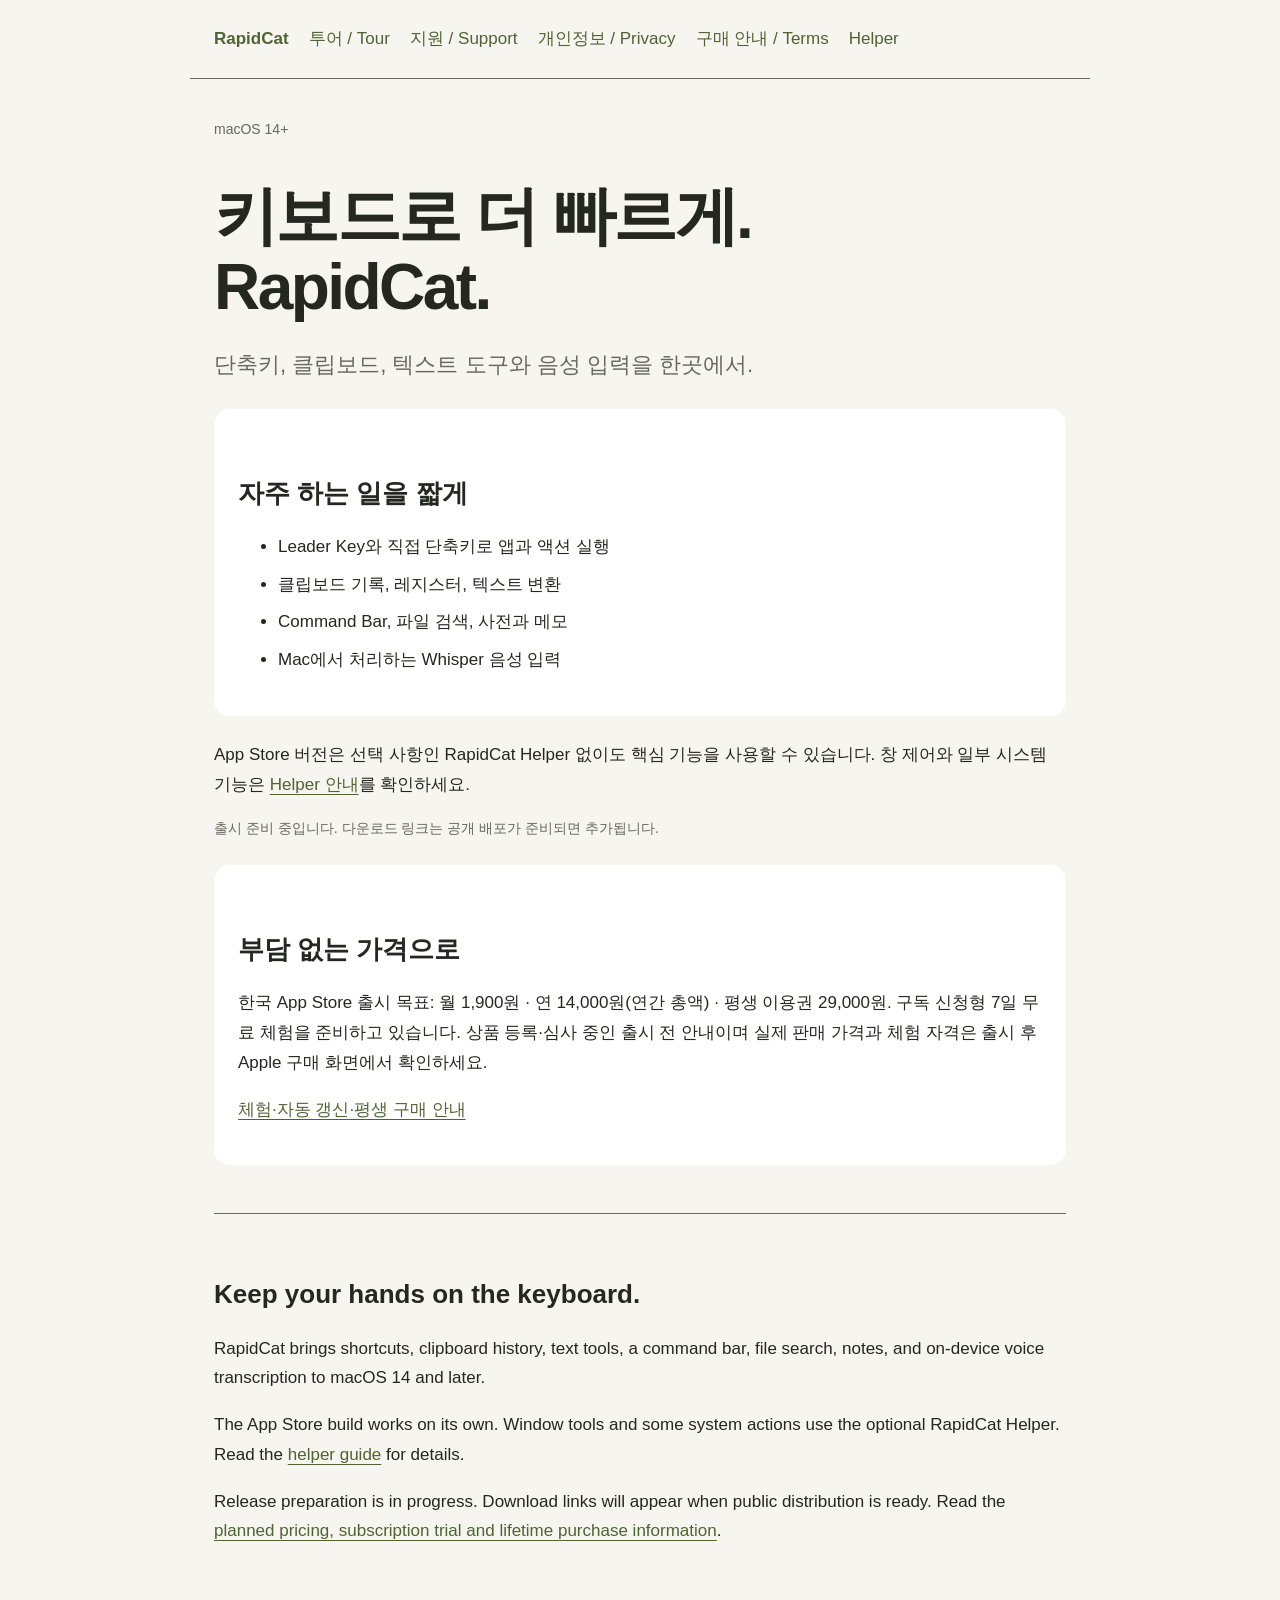
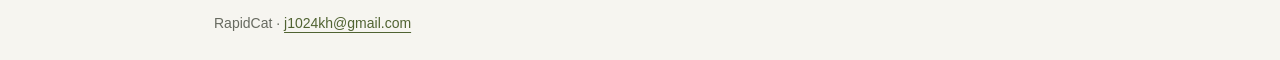
==== index.html @ b2e02e48 "Publish RapidCat public website and release guides" ====
<!doctype html>
<html lang="ko"><head><meta charset="utf-8"><meta name="viewport" content="width=device-width,initial-scale=1"><title>RapidCat — Keyboard productivity for macOS</title><meta name="description" content="RapidCat macOS productivity app — support, privacy and optional helper information"><link rel="stylesheet" href="styles.css"></head><body><nav aria-label="Main navigation"><a href="index.html"><b>RapidCat</b></a><a href="tour.html">투어 / Tour</a><a href="support.html">지원 / Support</a><a href="privacy.html">개인정보 / Privacy</a><a href="terms.html">구매 안내 / Terms</a><a href="helper.html">Helper</a></nav><main><p class="tag">macOS 14+</p><h1>키보드로 더 빠르게.<br>RapidCat.</h1><p class="lede">단축키, 클립보드, 텍스트 도구와 음성 입력을 한곳에서.</p><div class="card"><h2>자주 하는 일을 짧게</h2><ul><li>Leader Key와 직접 단축키로 앱과 액션 실행</li><li>클립보드 기록, 레지스터, 텍스트 변환</li><li>Command Bar, 파일 검색, 사전과 메모</li><li>Mac에서 처리하는 Whisper 음성 입력</li></ul></div><p>App Store 버전은 선택 사항인 RapidCat Helper 없이도 핵심 기능을 사용할 수 있습니다. 창 제어와 일부 시스템 기능은 <a href="helper.html">Helper 안내</a>를 확인하세요.</p><p class="tag">출시 준비 중입니다. 다운로드 링크는 공개 배포가 준비되면 추가됩니다.</p><div class="card"><h2>부담 없는 가격으로</h2><p>한국 App Store 출시 목표: 월 1,900원 · 연 14,000원(연간 총액) · 평생 이용권 29,000원. 구독 신청형 7일 무료 체험을 준비하고 있습니다. 상품 등록·심사 중인 출시 전 안내이며 실제 판매 가격과 체험 자격은 출시 후 Apple 구매 화면에서 확인하세요.</p><p><a href="terms.html">체험·자동 갱신·평생 구매 안내</a></p></div><section lang="en"><h2>Keep your hands on the keyboard.</h2><p>RapidCat brings shortcuts, clipboard history, text tools, a command bar, file search, notes, and on-device voice transcription to macOS 14 and later.</p><p>The App Store build works on its own. Window tools and some system actions use the optional RapidCat Helper. Read the <a href="helper.html">helper guide</a> for details.</p><p>Release preparation is in progress. Download links will appear when public distribution is ready. Read the <a href="terms.html">planned pricing, subscription trial and lifetime purchase information</a>.</p></section></main><footer>RapidCat · <a href="mailto:j1024kh@gmail.com">j1024kh@gmail.com</a></footer></body></html>
---- styles.css ----
:root{color-scheme:light dark;--bg:#f6f5f0;--ink:#252721;--muted:#676a60;--card:#fff;--accent:#506332} @media(prefers-color-scheme:dark){:root{--bg:#171b16;--ink:#eeeede;--muted:#b3b8aa;--card:#232a21;--accent:#bfd895}}*{box-sizing:border-box}body{margin:0;background:var(--bg);color:var(--ink);font:17px/1.75 -apple-system,BlinkMacSystemFont,"Segoe UI",sans-serif}main,nav,footer{max-width:900px;margin:auto;padding:24px}nav{display:flex;flex-wrap:wrap;gap:20px;border-bottom:1px solid var(--muted)}a{color:var(--accent);text-underline-offset:4px}nav a{text-decoration:none}h1{font-size:clamp(36px,7vw,64px);line-height:1.1;letter-spacing:-.04em;margin:40px 0 24px}h2{font-size:26px;line-height:1.3;margin-top:44px}h3{font-size:20px;margin-top:28px}.lede{font-size:22px;color:var(--muted)}.card{background:var(--card);border-radius:16px;padding:24px;margin:24px 0}.tag,footer{color:var(--muted);font-size:14px}li{margin:8px 0}code{overflow-wrap:anywhere}section[lang=en]{border-top:1px solid var(--muted);margin-top:48px;padding-top:20px}a:focus-visible{outline:3px solid var(--accent);outline-offset:5px}
h1,h2,h3{word-break:keep-all;overflow-wrap:anywhere}
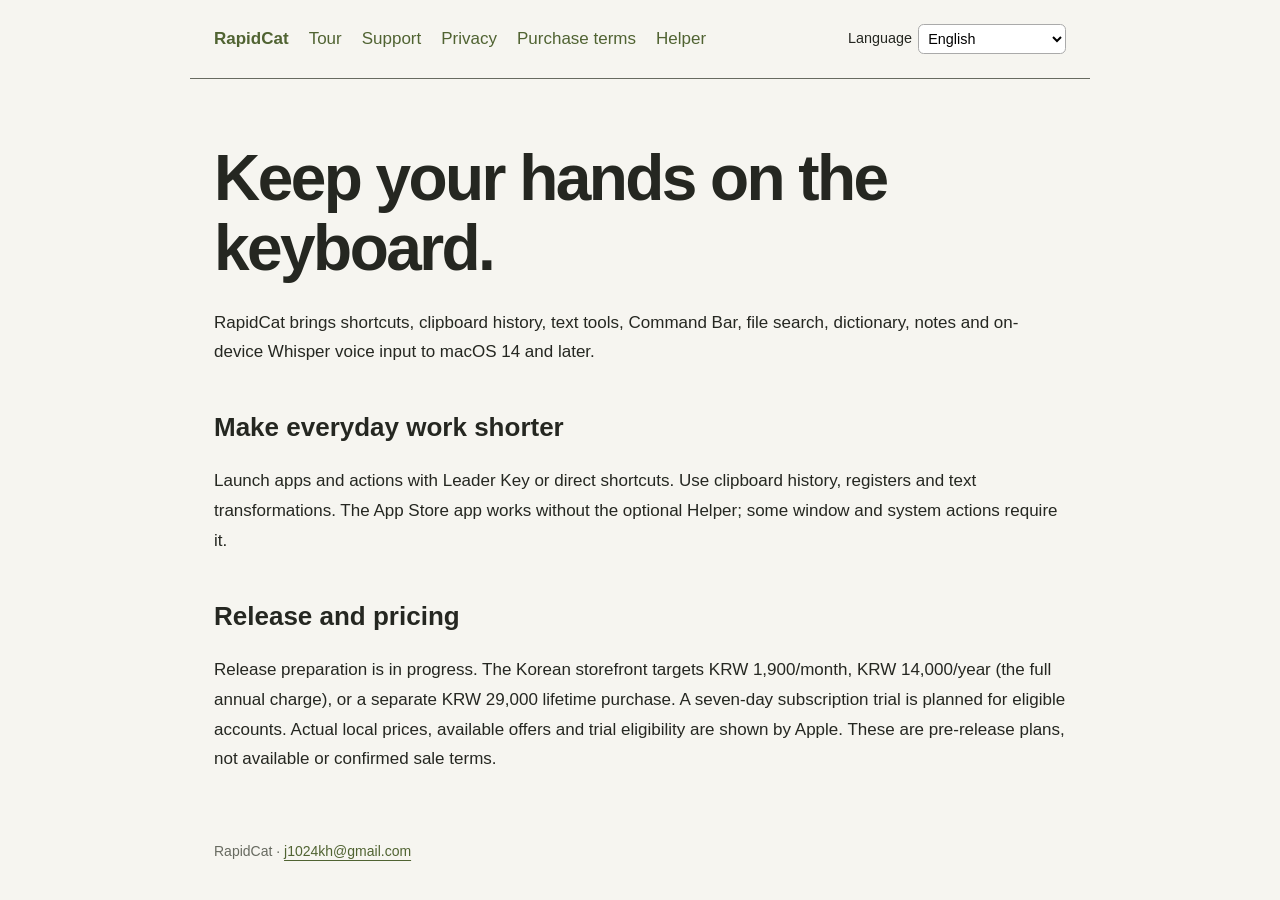
==== commit 6fc229e6: "Publish notarized Helper download and browser-language website" ====
--- a/index.html
+++ b/index.html
@@ -1,2 +1,2 @@
 <!doctype html>
-<html lang="ko"><head><meta charset="utf-8"><meta name="viewport" content="width=device-width,initial-scale=1"><title>RapidCat — Keyboard productivity for macOS</title><meta name="description" content="RapidCat macOS productivity app — support, privacy and optional helper information"><link rel="stylesheet" href="styles.css"></head><body><nav aria-label="Main navigation"><a href="index.html"><b>RapidCat</b></a><a href="tour.html">투어 / Tour</a><a href="support.html">지원 / Support</a><a href="privacy.html">개인정보 / Privacy</a><a href="terms.html">구매 안내 / Terms</a><a href="helper.html">Helper</a></nav><main><p class="tag">macOS 14+</p><h1>키보드로 더 빠르게.<br>RapidCat.</h1><p class="lede">단축키, 클립보드, 텍스트 도구와 음성 입력을 한곳에서.</p><div class="card"><h2>자주 하는 일을 짧게</h2><ul><li>Leader Key와 직접 단축키로 앱과 액션 실행</li><li>클립보드 기록, 레지스터, 텍스트 변환</li><li>Command Bar, 파일 검색, 사전과 메모</li><li>Mac에서 처리하는 Whisper 음성 입력</li></ul></div><p>App Store 버전은 선택 사항인 RapidCat Helper 없이도 핵심 기능을 사용할 수 있습니다. 창 제어와 일부 시스템 기능은 <a href="helper.html">Helper 안내</a>를 확인하세요.</p><p class="tag">출시 준비 중입니다. 다운로드 링크는 공개 배포가 준비되면 추가됩니다.</p><div class="card"><h2>부담 없는 가격으로</h2><p>한국 App Store 출시 목표: 월 1,900원 · 연 14,000원(연간 총액) · 평생 이용권 29,000원. 구독 신청형 7일 무료 체험을 준비하고 있습니다. 상품 등록·심사 중인 출시 전 안내이며 실제 판매 가격과 체험 자격은 출시 후 Apple 구매 화면에서 확인하세요.</p><p><a href="terms.html">체험·자동 갱신·평생 구매 안내</a></p></div><section lang="en"><h2>Keep your hands on the keyboard.</h2><p>RapidCat brings shortcuts, clipboard history, text tools, a command bar, file search, notes, and on-device voice transcription to macOS 14 and later.</p><p>The App Store build works on its own. Window tools and some system actions use the optional RapidCat Helper. Read the <a href="helper.html">helper guide</a> for details.</p><p>Release preparation is in progress. Download links will appear when public distribution is ready. Read the <a href="terms.html">planned pricing, subscription trial and lifetime purchase information</a>.</p></section></main><footer>RapidCat · <a href="mailto:j1024kh@gmail.com">j1024kh@gmail.com</a></footer></body></html>
+<html lang="en"><head><meta charset="utf-8"><meta name="viewport" content="width=device-width,initial-scale=1"><title>RapidCat — Home</title><meta name="description" content="RapidCat macOS productivity app: support, privacy, purchase terms and optional Helper"><link rel="stylesheet" href="styles.css"><script defer src="i18n.js"></script></head><body data-page="index"><nav id="site-navigation" aria-label="Navigation"><a href="index.html"><b>RapidCat</b></a><a href="tour.html">Tour</a><a href="support.html">Support</a><a href="privacy.html">Privacy</a><a href="terms.html">Purchase terms</a><a href="helper.html">Helper</a></nav><main id="content"><h1>Keep your hands on the keyboard.</h1><p>RapidCat brings shortcuts, clipboard history, text tools, Command Bar, file search, dictionary, notes and on-device Whisper voice input to macOS 14 and later.</p><h2>Make everyday work shorter</h2><p>Launch apps and actions with Leader Key or direct shortcuts. Use clipboard history, registers and text transformations. The App Store app works without the optional Helper; some window and system actions require it.</p><h2>Release and pricing</h2><p>Release preparation is in progress. The Korean storefront targets KRW 1,900/month, KRW 14,000/year (the full annual charge), or a separate KRW 29,000 lifetime purchase. A seven-day subscription trial is planned for eligible accounts. Actual local prices, available offers and trial eligibility are shown by Apple. These are pre-release plans, not available or confirmed sale terms.</p></main><footer>RapidCat · <a href="mailto:j1024kh@gmail.com">j1024kh@gmail.com</a></footer></body></html>
--- a/styles.css
+++ b/styles.css
@@ -1,2 +1,4 @@
  :root{color-scheme:light dark;--bg:#f6f5f0;--ink:#252721;--muted:#676a60;--card:#fff;--accent:#506332} @media(prefers-color-scheme:dark){:root{--bg:#171b16;--ink:#eeeede;--muted:#b3b8aa;--card:#232a21;--accent:#bfd895}}*{box-sizing:border-box}body{margin:0;background:var(--bg);color:var(--ink);font:17px/1.75 -apple-system,BlinkMacSystemFont,"Segoe UI",sans-serif}main,nav,footer{max-width:900px;margin:auto;padding:24px}nav{display:flex;flex-wrap:wrap;gap:20px;border-bottom:1px solid var(--muted)}a{color:var(--accent);text-underline-offset:4px}nav a{text-decoration:none}h1{font-size:clamp(36px,7vw,64px);line-height:1.1;letter-spacing:-.04em;margin:40px 0 24px}h2{font-size:26px;line-height:1.3;margin-top:44px}h3{font-size:20px;margin-top:28px}.lede{font-size:22px;color:var(--muted)}.card{background:var(--card);border-radius:16px;padding:24px;margin:24px 0}.tag,footer{color:var(--muted);font-size:14px}li{margin:8px 0}code{overflow-wrap:anywhere}section[lang=en]{border-top:1px solid var(--muted);margin-top:48px;padding-top:20px}a:focus-visible{outline:3px solid var(--accent);outline-offset:5px}
 h1,h2,h3{word-break:keep-all;overflow-wrap:anywhere}
+
+.language-choice{margin-left:auto;display:flex;align-items:center;gap:.4rem;font-size:.9rem}.language-choice select{font:inherit;padding:.3rem;border:1px solid #aaa;border-radius:.35rem;background:Canvas;color:CanvasText}nav{flex-wrap:wrap}main p{overflow-wrap:anywhere}
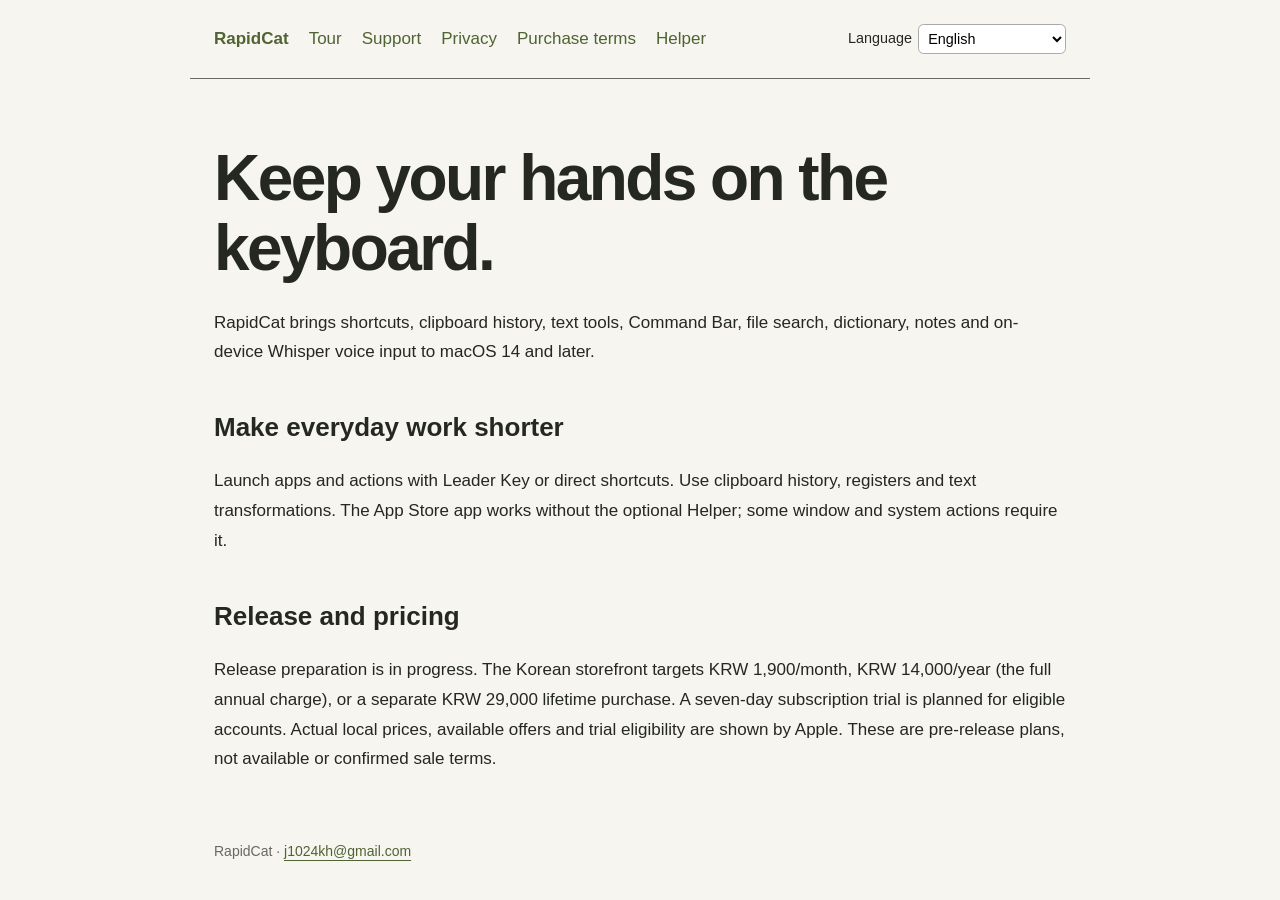
==== commit dd08393d: "Restore existing Helper download URL and refresh translation cache" ====
--- a/index.html
+++ b/index.html
@@ -1,2 +1,2 @@
 <!doctype html>
-<html lang="en"><head><meta charset="utf-8"><meta name="viewport" content="width=device-width,initial-scale=1"><title>RapidCat — Home</title><meta name="description" content="RapidCat macOS productivity app: support, privacy, purchase terms and optional Helper"><link rel="stylesheet" href="styles.css"><script defer src="i18n.js"></script></head><body data-page="index"><nav id="site-navigation" aria-label="Navigation"><a href="index.html"><b>RapidCat</b></a><a href="tour.html">Tour</a><a href="support.html">Support</a><a href="privacy.html">Privacy</a><a href="terms.html">Purchase terms</a><a href="helper.html">Helper</a></nav><main id="content"><h1>Keep your hands on the keyboard.</h1><p>RapidCat brings shortcuts, clipboard history, text tools, Command Bar, file search, dictionary, notes and on-device Whisper voice input to macOS 14 and later.</p><h2>Make everyday work shorter</h2><p>Launch apps and actions with Leader Key or direct shortcuts. Use clipboard history, registers and text transformations. The App Store app works without the optional Helper; some window and system actions require it.</p><h2>Release and pricing</h2><p>Release preparation is in progress. The Korean storefront targets KRW 1,900/month, KRW 14,000/year (the full annual charge), or a separate KRW 29,000 lifetime purchase. A seven-day subscription trial is planned for eligible accounts. Actual local prices, available offers and trial eligibility are shown by Apple. These are pre-release plans, not available or confirmed sale terms.</p></main><footer>RapidCat · <a href="mailto:j1024kh@gmail.com">j1024kh@gmail.com</a></footer></body></html>
+<html lang="en"><head><meta charset="utf-8"><meta name="viewport" content="width=device-width,initial-scale=1"><title>RapidCat — Home</title><meta name="description" content="RapidCat macOS productivity app: support, privacy, purchase terms and optional Helper"><link rel="stylesheet" href="styles.css"><script defer src="i18n.js?v=4373524df558"></script></head><body data-page="index"><nav id="site-navigation" aria-label="Navigation"><a href="index.html"><b>RapidCat</b></a><a href="tour.html">Tour</a><a href="support.html">Support</a><a href="privacy.html">Privacy</a><a href="terms.html">Purchase terms</a><a href="helper.html">Helper</a></nav><main id="content"><h1>Keep your hands on the keyboard.</h1><p>RapidCat brings shortcuts, clipboard history, text tools, Command Bar, file search, dictionary, notes and on-device Whisper voice input to macOS 14 and later.</p><h2>Make everyday work shorter</h2><p>Launch apps and actions with Leader Key or direct shortcuts. Use clipboard history, registers and text transformations. The App Store app works without the optional Helper; some window and system actions require it.</p><h2>Release and pricing</h2><p>Release preparation is in progress. The Korean storefront targets KRW 1,900/month, KRW 14,000/year (the full annual charge), or a separate KRW 29,000 lifetime purchase. A seven-day subscription trial is planned for eligible accounts. Actual local prices, available offers and trial eligibility are shown by Apple. These are pre-release plans, not available or confirmed sale terms.</p></main><footer>RapidCat · <a href="mailto:j1024kh@gmail.com">j1024kh@gmail.com</a></footer></body></html>
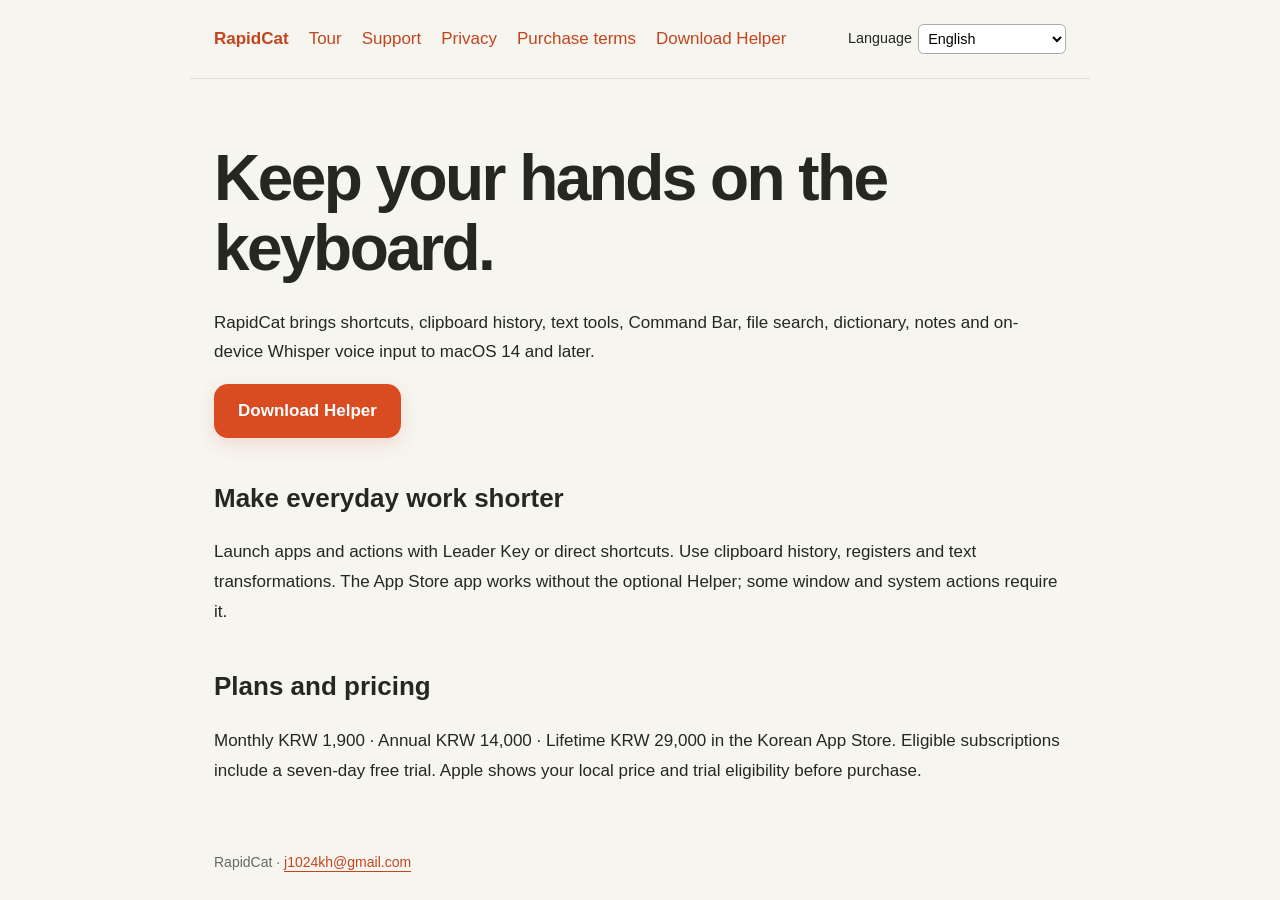
==== commit 1b8bf08d: "Prepare launch pages and a direct Helper download flow" ====
--- a/index.html
+++ b/index.html
@@ -1,2 +1,2 @@
 <!doctype html>
-<html lang="en"><head><meta charset="utf-8"><meta name="viewport" content="width=device-width,initial-scale=1"><title>RapidCat — Home</title><meta name="description" content="RapidCat macOS productivity app: support, privacy, purchase terms and optional Helper"><link rel="stylesheet" href="styles.css"><script defer src="i18n.js?v=4373524df558"></script></head><body data-page="index"><nav id="site-navigation" aria-label="Navigation"><a href="index.html"><b>RapidCat</b></a><a href="tour.html">Tour</a><a href="support.html">Support</a><a href="privacy.html">Privacy</a><a href="terms.html">Purchase terms</a><a href="helper.html">Helper</a></nav><main id="content"><h1>Keep your hands on the keyboard.</h1><p>RapidCat brings shortcuts, clipboard history, text tools, Command Bar, file search, dictionary, notes and on-device Whisper voice input to macOS 14 and later.</p><h2>Make everyday work shorter</h2><p>Launch apps and actions with Leader Key or direct shortcuts. Use clipboard history, registers and text transformations. The App Store app works without the optional Helper; some window and system actions require it.</p><h2>Release and pricing</h2><p>Release preparation is in progress. The Korean storefront targets KRW 1,900/month, KRW 14,000/year (the full annual charge), or a separate KRW 29,000 lifetime purchase. A seven-day subscription trial is planned for eligible accounts. Actual local prices, available offers and trial eligibility are shown by Apple. These are pre-release plans, not available or confirmed sale terms.</p></main><footer>RapidCat · <a href="mailto:j1024kh@gmail.com">j1024kh@gmail.com</a></footer></body></html>
+<html lang="en"><head><meta charset="utf-8"><meta name="viewport" content="width=device-width,initial-scale=1"><title>RapidCat — Home</title><meta name="description" content="RapidCat macOS productivity app: support, privacy, purchase terms and optional Helper"><link rel="stylesheet" href="styles.css?v=13d7dd67d742"><script defer src="i18n.js?v=284ce69a76f2"></script></head><body data-page="index"><nav id="site-navigation" aria-label="Navigation"><a href="index.html"><b>RapidCat</b></a><a href="tour.html">Tour</a><a href="support.html">Support</a><a href="privacy.html">Privacy</a><a href="terms.html">Purchase terms</a><a href="helper.html">Download Helper</a></nav><main id="content"><h1>Keep your hands on the keyboard.</h1><p>RapidCat brings shortcuts, clipboard history, text tools, Command Bar, file search, dictionary, notes and on-device Whisper voice input to macOS 14 and later.</p><a class="button" href="helper.html">Download Helper</a><h2>Make everyday work shorter</h2><p>Launch apps and actions with Leader Key or direct shortcuts. Use clipboard history, registers and text transformations. The App Store app works without the optional Helper; some window and system actions require it.</p><h2>Plans and pricing</h2><p>Monthly KRW 1,900 · Annual KRW 14,000 · Lifetime KRW 29,000 in the Korean App Store. Eligible subscriptions include a seven-day free trial. Apple shows your local price and trial eligibility before purchase.</p></main><footer>RapidCat · <a href="mailto:j1024kh@gmail.com">j1024kh@gmail.com</a></footer></body></html>
--- a/styles.css
+++ b/styles.css
@@ -2,3 +2,5 @@
 h1,h2,h3{word-break:keep-all;overflow-wrap:anywhere}
 
 .language-choice{margin-left:auto;display:flex;align-items:center;gap:.4rem;font-size:.9rem}.language-choice select{font:inherit;padding:.3rem;border:1px solid #aaa;border-radius:.35rem;background:Canvas;color:CanvasText}nav{flex-wrap:wrap}main p{overflow-wrap:anywhere}
+:root{--accent:#c4441c} @media(prefers-color-scheme:dark){:root{--accent:#ff906a}}
+.button{display:inline-flex;align-items:center;justify-content:center;min-height:52px;padding:12px 24px;border-radius:14px;background:#d94b21;color:#fff;text-decoration:none;font-size:17px;font-weight:650;box-shadow:0 6px 18px #d94b2126;transition:background .15s,transform .15s}.button:hover{background:#b93914;transform:translateY(-1px)}.download-actions{display:flex;align-items:center;gap:24px;flex-wrap:wrap}.helper-download{margin:0 0 36px}.helper-download .tag{margin:18px 0}.install-guide{background:var(--card);border:1px solid #8882;border-radius:24px;padding:28px 36px;margin:32px 0 48px;box-shadow:0 12px 40px #00000006}.install-diagram{display:flex;align-items:center;justify-content:center;gap:clamp(18px,6vw,72px);padding:20px 0 28px}.install-item{display:flex;flex-direction:column;align-items:center;gap:16px;font-size:14px;font-weight:550}.install-item img{width:104px;height:104px;object-fit:contain}.install-arrow{font-size:48px;color:var(--accent);font-weight:300}.folder-icon{display:block;position:relative;width:112px;height:82px;border-radius:10px;background:linear-gradient(#9dddff,#60b7e7);box-shadow:inset 0 1px 0 #ffffff88,0 5px 14px #4a9bcb20;margin:18px 0 4px}.folder-icon:before{content:'';position:absolute;top:-10px;left:0;width:48px;height:17px;border-radius:6px 8px 0 0;background:#81c8f0}.install-guide h2{font-size:26px;margin:0 0 8px;letter-spacing:-.02em}.install-guide p{margin:0;color:var(--muted);font-size:16px}.helper-download+p{margin-top:0}nav{align-items:center;border-bottom-color:#8883}nav a[aria-current=page]{font-weight:650} @media(max-width:540px){.install-guide{padding:24px 20px}.install-item img{width:78px;height:78px}.folder-icon{width:82px;height:62px;margin:12px 0 4px}.install-item{font-size:12px}.install-arrow{font-size:34px}.install-diagram{gap:20px}.button{width:100%}}
